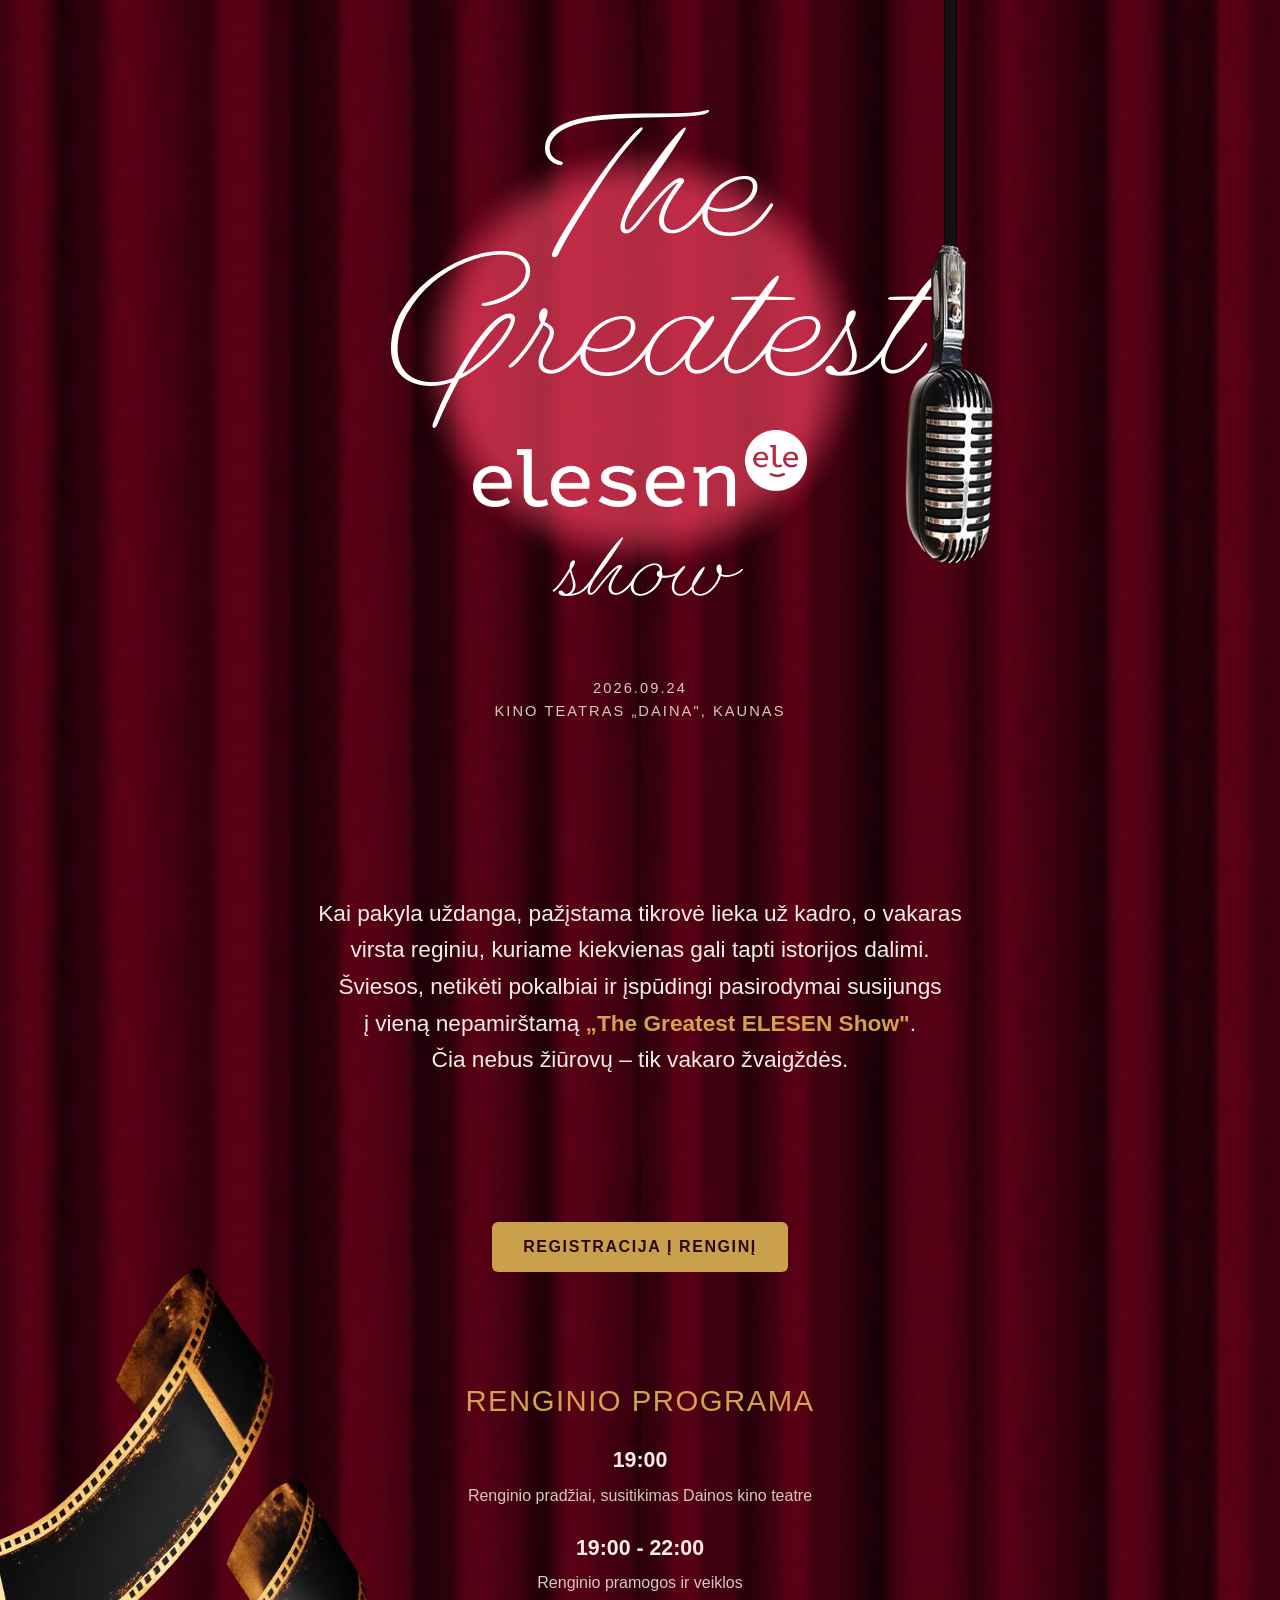
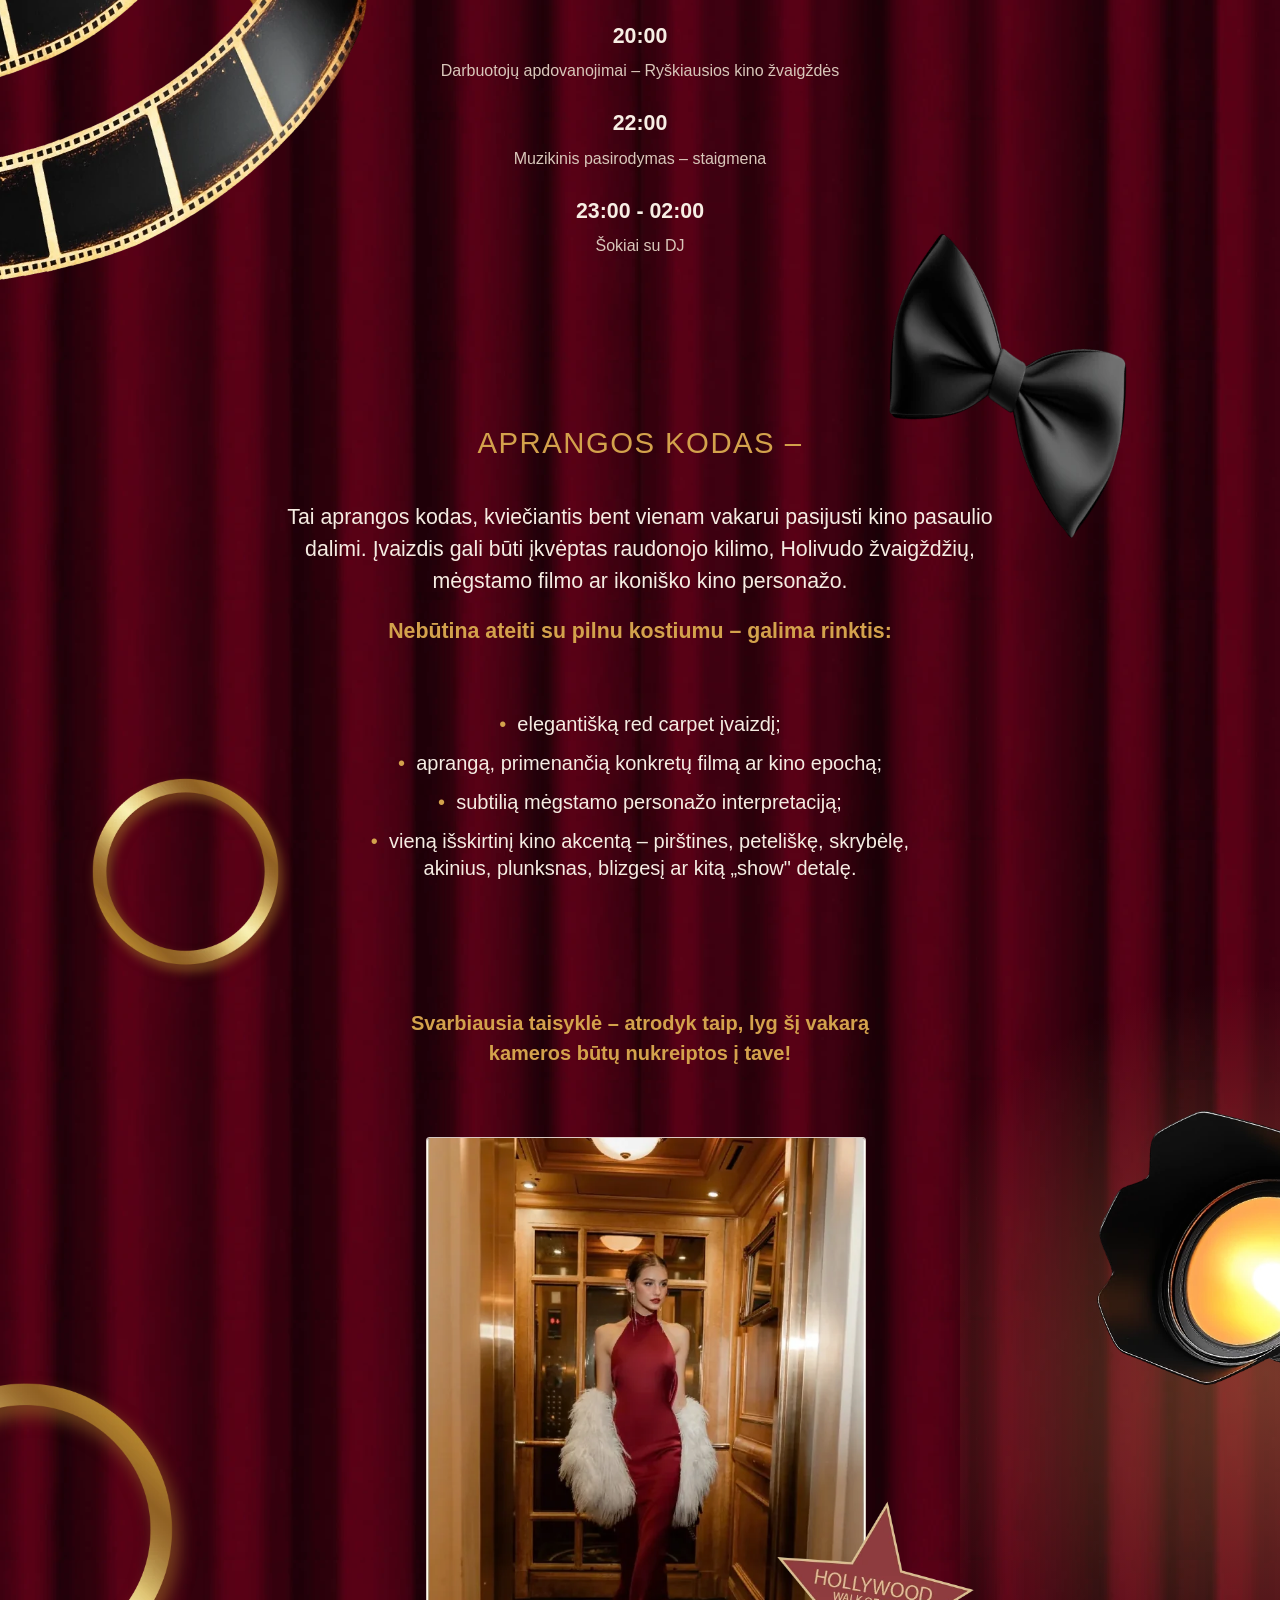
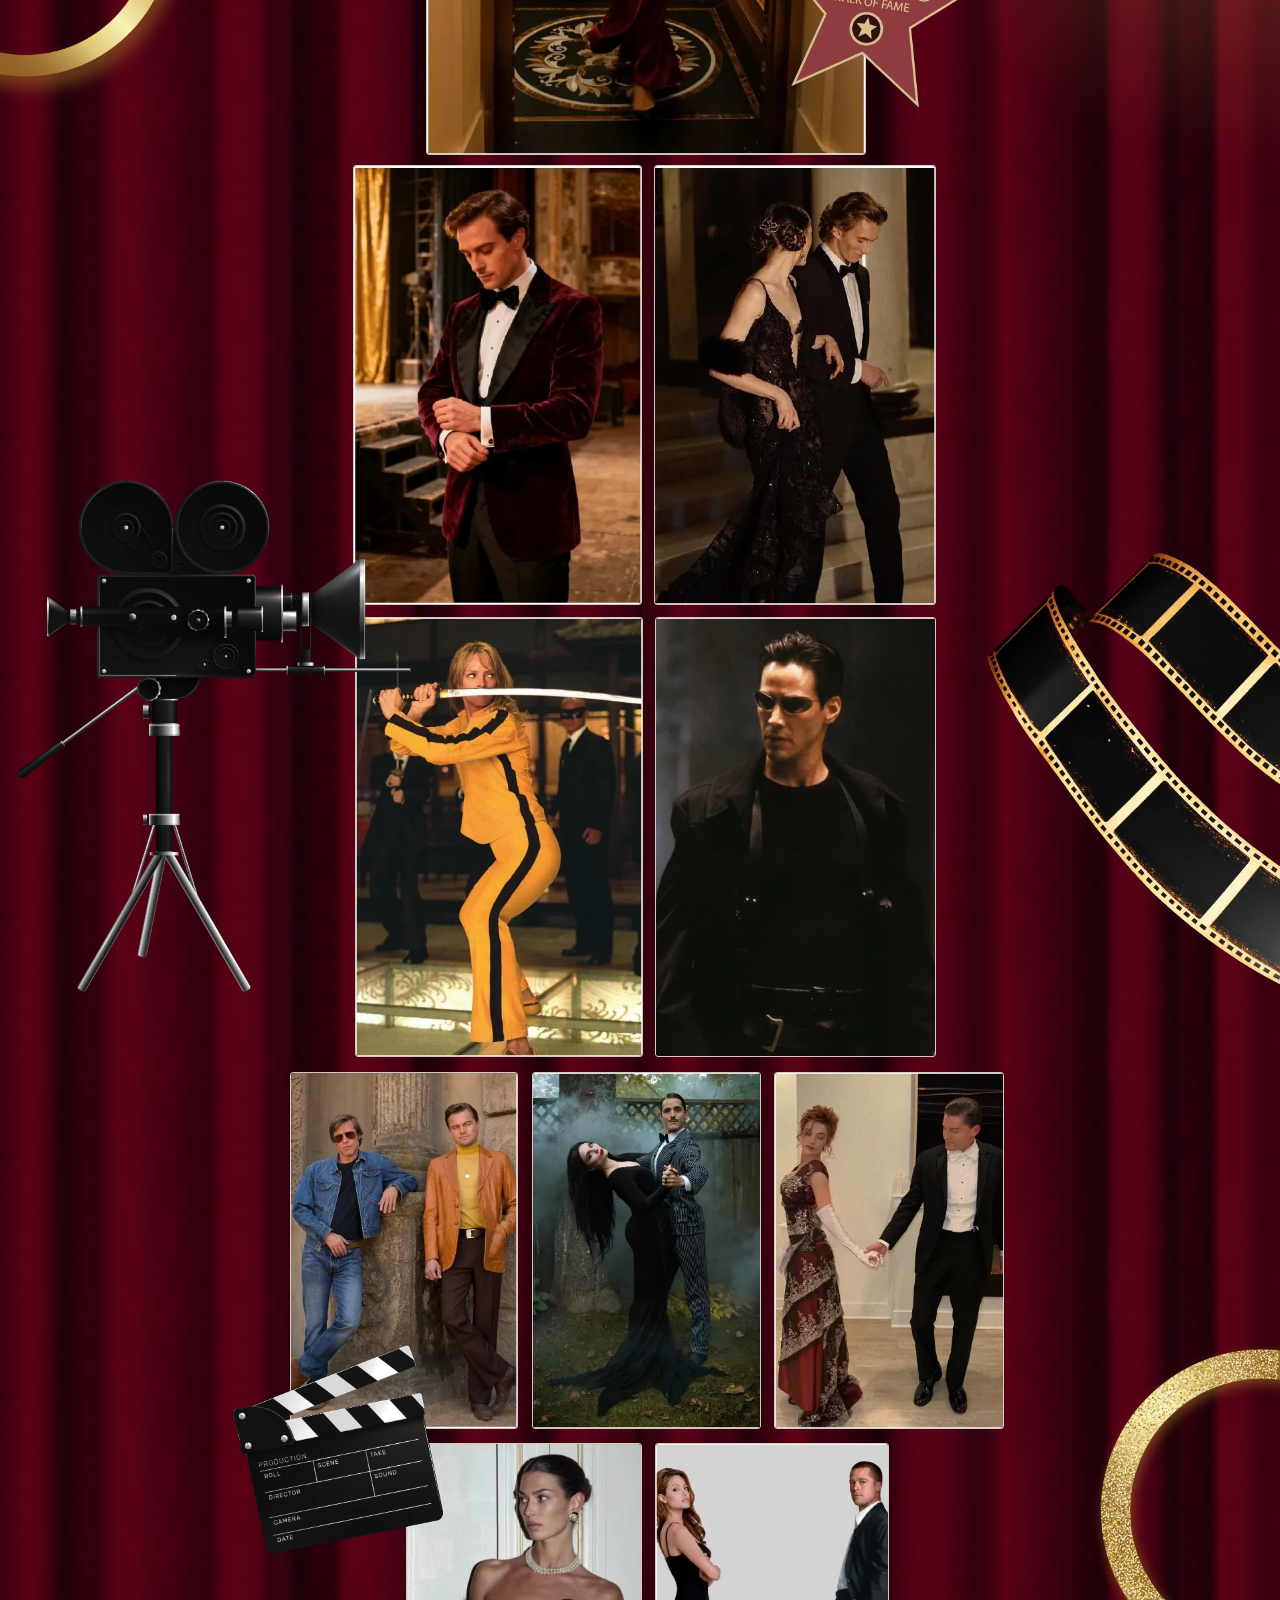
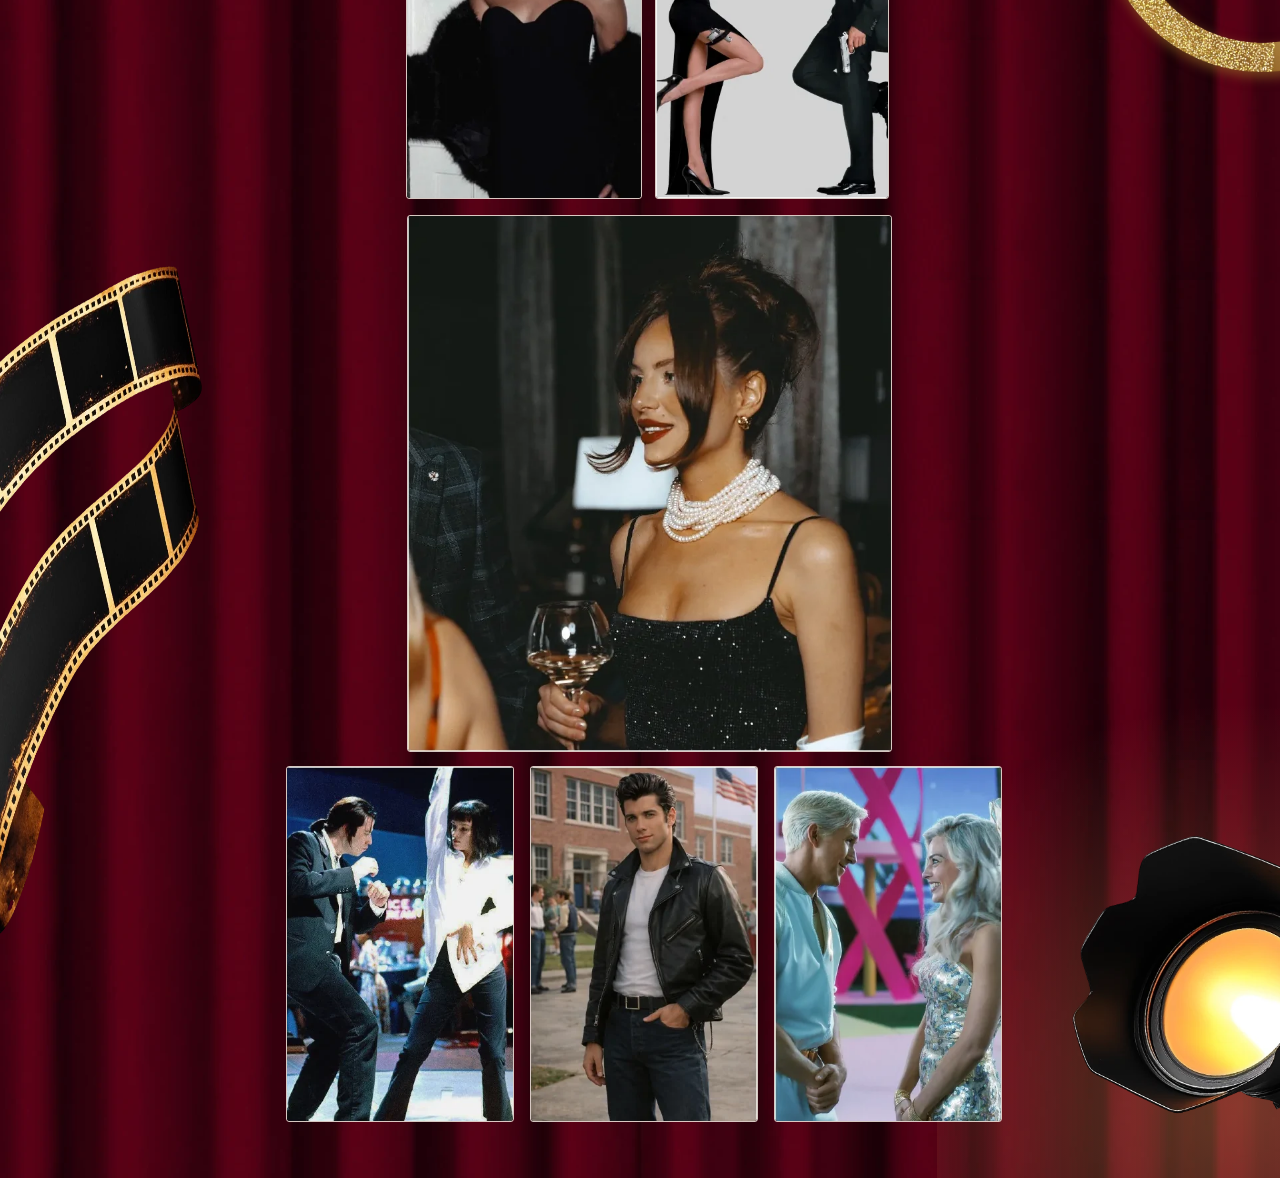
==== index.html @ 69cef56a "first commit" ====
<!DOCTYPE html>
<html lang="lt">
<head>
  <meta charset="UTF-8">
  <meta name="viewport" content="width=device-width, initial-scale=1">
  <title>The Greatest ELESEN Show — 2026.09.24, Kino teatras „Daina", Kaunas</title>
  <meta name="description" content="The Greatest ELESEN Show — kino tematikos renginys 2026.09.24 Dainos kino teatre, Kaune. Registruokis ir tapk vakaro žvaigžde.">

  <link rel="stylesheet" href="css/base.css">
  <link rel="stylesheet" href="css/layout.css">
</head>
<body>

 <div class="canvas">

  <!-- Dekoras — foninis sluoksnis (už teksto) -->
  <div class="decor-layer decor-layer--back" aria-hidden="true">
    <img class="decor decor--film-reel-1" src="assets/cutouts/film_reel_1.webp" alt="" width="747" height="626">
    <img class="decor decor--bowtie" src="assets/cutouts/bowtie.webp" alt="" width="356" height="306">
    <img class="decor decor--ring-1" src="assets/cutouts/ring_1.webp" alt="" width="322" height="322">
    <img class="decor decor--ring-2" src="assets/cutouts/ring_2.webp" alt="" width="509" height="509">
    <img class="decor decor--ring-3" src="assets/cutouts/ring_3.webp" alt="" width="530" height="530">
    <div class="decor decor--light-fixture-1 light-fixture-wrap">
      <img src="assets/cutouts/light_fixture_1.webp" alt="" width="511" height="784">
    </div>
    <img class="decor decor--film-reel-3" src="assets/cutouts/film_reel_3.webp" alt="" width="703" height="669">
    <div class="decor decor--light-fixture-2 light-fixture-wrap">
      <img src="assets/cutouts/light_fixture_2.webp" alt="" width="506" height="812">
    </div>
  </div>

  <div class="content">

  <!-- Hero diapazonas: antraštė → CTA (y 0–1900) -->
  <div class="hero-section">

  <header class="hero" id="hero">
    <div class="section-inner hero__inner">
      <div class="headline-lockup">
        <img class="headline-lockup__glow" src="assets/cutouts/spotlight_glow.webp"
             alt="" width="1200" height="1160" aria-hidden="true" decoding="async">
        <h1 class="hero-title">
          <span class="hero-title__the">The</span>
          <span class="hero-title__greatest">Greatest</span>
          <img class="hero-title__logo" src="assets/cutouts/elesen_logo.webp"
               alt="ELESEN" width="502" height="117" fetchpriority="high">
          <span class="hero-title__show">show</span>
        </h1>
      </div>

      <p class="hero__date">
        2026.09.24<br>
        Kino teatras „Daina", Kaunas
      </p>
    </div>
  </header>

  <section class="intro" id="intro" aria-label="Įvadas">
    <div class="section-inner">
      <p class="intro__lead">
        Kai pakyla uždanga, pažįstama tikrovė lieka už kadro, o vakaras<br>
        virsta reginiu, kuriame kiekvienas gali tapti istorijos dalimi.<br>
        Šviesos, netikėti pokalbiai ir įspūdingi pasirodymai susijungs<br>
        į vieną nepamirštamą <strong class="gold">„The Greatest ELESEN Show"</strong>.<br>
        Čia nebus žiūrovų – tik vakaro žvaigždės.
      </p>
    </div>
  </section>

  <section class="cta" id="cta">
    <div class="section-inner">
      <a class="cta__button" href="registracija/">Registracija į renginį</a>
    </div>
  </section>

  </div><!-- /.hero-section -->

  <section class="program" id="program" aria-labelledby="program-title">
    <div class="section-inner">
      <h2 class="program__title" id="program-title">Renginio programa</h2>

      <dl class="program__list">
        <div class="program__row">
          <dt class="program__time">19:00</dt>
          <dd class="program__desc">Renginio pradžiai, susitikimas Dainos kino teatre</dd>
        </div>
        <div class="program__row">
          <dt class="program__time">19:00 - 22:00</dt>
          <dd class="program__desc">Renginio pramogos ir veiklos</dd>
        </div>
        <div class="program__row">
          <dt class="program__time">20:00</dt>
          <dd class="program__desc">Darbuotojų apdovanojimai  – Ryškiausios kino žvaigždės</dd>
        </div>
        <div class="program__row">
          <dt class="program__time">22:00</dt>
          <dd class="program__desc">Muzikinis pasirodymas – staigmena</dd>
        </div>
        <div class="program__row">
          <dt class="program__time">23:00 - 02:00</dt>
          <dd class="program__desc">Šokiai su DJ</dd>
        </div>
      </dl>
    </div>
  </section>

  <section class="dresscode" id="dresscode" aria-labelledby="dresscode-title">
    <div class="section-inner">
      <h2 class="dresscode__title" id="dresscode-title">Aprangos kodas –</h2>

      <p class="dresscode__body">
        Tai aprangos kodas, kviečiantis bent vienam vakarui pasijusti kino pasaulio dalimi. Įvaizdis gali būti įkvėptas raudonojo kilimo, Holivudo žvaigždžių, mėgstamo filmo ar ikoniško kino personažo.
      </p>

      <p class="dresscode__lead">Nebūtina ateiti su pilnu kostiumu – galima rinktis:</p>

      <ul class="dresscode__list">
        <li>elegantišką red carpet įvaizdį;</li>
        <li>aprangą, primenančią konkretų filmą ar kino epochą;</li>
        <li>subtilią mėgstamo personažo interpretaciją;</li>
        <li>vieną išskirtinį kino akcentą – pirštines, peteliškę, skrybėlę, akinius, plunksnas, blizgesį ar kitą „show" detalę.</li>
      </ul>

      <p class="dresscode__accent">
        Svarbiausia taisyklė – atrodyk taip, lyg šį vakarą<br>
        kameros būtų nukreiptos į tave!
      </p>
    </div>
  </section>

  <section class="gallery" id="gallery" aria-label="Aprangos kodo įkvėpimo nuotraukos">
    <div class="section-inner">
      <!-- Dekoras ant nuotraukų (tas pats stacking context) -->
      <div class="gallery-decor" aria-hidden="true">
        <img class="decor decor--walk-of-fame-star" src="assets/cutouts/walk_of_fame_star.webp" alt="" width="296" height="310">
        <img class="decor decor--camera" src="assets/cutouts/camera.webp" alt="" width="591" height="769">
        <img class="decor decor--film-reel-2" src="assets/cutouts/film_reel_2.webp" alt="" width="1018" height="822">
        <img class="decor decor--clapperboard" src="assets/cutouts/clapperboard.webp" alt="" width="315" height="313">
      </div>

      <img class="gallery__photo gallery__photo--featured"
           src="assets/photos/photo_01.webp"
           alt="Aprangos kodo įkvėpimo nuotrauka 1"
           width="656" height="924" loading="lazy">
      <div class="gallery__grid">
        <div class="gallery__row gallery__row--2">
          <img class="gallery__photo" src="assets/photos/photo_02.webp" alt="Aprangos kodo įkvėpimo nuotrauka 2" width="431" height="657" loading="lazy">
          <img class="gallery__photo" src="assets/photos/photo_03.webp" alt="Aprangos kodo įkvėpimo nuotrauka 3" width="421" height="657" loading="lazy">
        </div>
        <div class="gallery__row gallery__row--3">
          <img class="gallery__photo" src="assets/photos/photo_04.webp" alt="Aprangos kodo įkvėpimo nuotrauka 4" width="429" height="656" loading="lazy">
          <img class="gallery__photo" src="assets/photos/photo_05.webp" alt="Aprangos kodo įkvėpimo nuotrauka 5" width="418" height="656" loading="lazy">
        </div>
        <div class="gallery__row gallery__row--4">
          <img class="gallery__photo" src="assets/photos/photo_06.webp" alt="Aprangos kodo įkvėpimo nuotrauka 6" width="340" height="532" loading="lazy">
          <img class="gallery__photo" src="assets/photos/photo_07.webp" alt="Aprangos kodo įkvėpimo nuotrauka 7" width="340" height="532" loading="lazy">
          <img class="gallery__photo" src="assets/photos/photo_08.webp" alt="Aprangos kodo įkvėpimo nuotrauka 8" width="341" height="532" loading="lazy">
        </div>
        <div class="gallery__row gallery__row--5">
          <img class="gallery__photo" src="assets/photos/photo_09.webp" alt="Aprangos kodo įkvėpimo nuotrauka 9" width="351" height="531" loading="lazy">
          <img class="gallery__photo" src="assets/photos/photo_10.webp" alt="Aprangos kodo įkvėpimo nuotrauka 10" width="348" height="531" loading="lazy">
        </div>
        <div class="gallery__row gallery__row--6">
          <img class="gallery__photo" src="assets/photos/photo_11.webp" alt="Aprangos kodo įkvėpimo nuotrauka 11" width="725" height="803" loading="lazy">
        </div>
        <div class="gallery__row gallery__row--7">
          <img class="gallery__photo" src="assets/photos/photo_12.webp" alt="Aprangos kodo įkvėpimo nuotrauka 12" width="340" height="531" loading="lazy">
          <img class="gallery__photo" src="assets/photos/photo_13.webp" alt="Aprangos kodo įkvėpimo nuotrauka 13" width="340" height="531" loading="lazy">
          <img class="gallery__photo" src="assets/photos/photo_14.webp" alt="Aprangos kodo įkvėpimo nuotrauka 14" width="340" height="531" loading="lazy">
        </div>
      </div>
    </div>
  </section>

  </div><!-- /.content -->

  <!-- Dekoras — priekinis sluoksnis (hero mic) -->
  <div class="decor-layer decor-layer--front" aria-hidden="true">
    <img class="decor decor--mic" src="assets/cutouts/mic.webp" alt="" width="133" height="587">
  </div>

 </div><!-- /.canvas -->

<script src="js/reveal.js" defer></script>
</body>
</html>
---- css/base.css ----
/* ==========================================================================
   base.css — reset, fontai, CSS kintamieji, tipografija
   „The Greatest ELESEN Show" landing page
   ==========================================================================
   Etapas 1: pamatinis stiliaus sluoksnis. Jokio dekoro / fono pozicionavimo —
   tai gyvena layout.css (Etapas 2+).
   ========================================================================== */

/* --------------------------------------------------------------------------
   Fontai (self-hosted, be jokių third-party CDN request'ų)
   -------------------------------------------------------------------------- */

@font-face {
  font-family: 'Gautreaux';
  src: url('../fonts/gautreaux-light.woff2') format('woff2'),
       url('../fonts/gautreaux-light.otf') format('opentype');
  font-weight: 300;
  font-style: normal;
  font-display: swap;
}

@font-face {
  font-family: 'Jost';
  src: url('../fonts/jost-latin-ext.woff2') format('woff2');
  font-weight: 400 700;
  font-style: normal;
  font-display: swap;
  unicode-range: U+0100-02BA, U+02BD-02C5, U+02C7-02CC, U+02CE-02D7,
                 U+02DD-02FF, U+0304, U+0308, U+0329, U+1D00-1DBF,
                 U+1E00-1E9F, U+1EF2-1EFF, U+2020, U+20A0-20AB, U+20AD-20C0,
                 U+2113, U+2C60-2C7F, U+A720-A7FF;
}
@font-face {
  font-family: 'Jost';
  src: url('../fonts/jost-latin.woff2') format('woff2');
  font-weight: 400 700;
  font-style: normal;
  font-display: swap;
  unicode-range: U+0000-00FF, U+0131, U+0152-0153, U+02BB-02BC, U+02C6,
                 U+02DA, U+02DC, U+0304, U+0308, U+0329, U+2000-206F,
                 U+20AC, U+2122, U+2191, U+2193, U+2212, U+2215, U+FEFF,
                 U+FFFD;
}

/* --------------------------------------------------------------------------
   CSS kintamieji
   -------------------------------------------------------------------------- */
:root {
  --font-display: 'Gautreaux', cursive;
  --font-body: 'Jost', sans-serif;

  --color-bg: #2b0710;
  --color-bg-deep: #1a040a;
  --color-text: #f5ece2;
  --color-text-muted: #d9c7ba;
  --color-heading: #f7eee4;
  --color-gold: #d3a24c;
  --color-gold-bright: #e9c877;
  --color-accent: #e7405c;
  --color-cta-bg: #cba04c;
  --color-cta-text: #2b0710;

  --fs-hero:      clamp(5.2rem, 15vw, 9.2rem);
  --fs-h2:        clamp(2.2rem, 5vw, 2.6rem);
  --fs-lead:      clamp(1.3rem, 3.5vw, 1.25rem);
  --fs-body:      clamp(1.1rem, 2.8vw, 1.1rem);
  --fs-small:     clamp(1rem, 2.5vw, 0.95rem);
  --fs-program-time: clamp(1.6rem, 4vw, 1.6rem);

  --space-xs: 0.5rem;
  --space-sm: 1rem;
  --space-md: 2rem;
  --space-lg: 4rem;
  --space-xl: 6rem;

  --content-max: 92vw;

  --radius: 6px;
  --transition: 180ms ease;
}

/* --------------------------------------------------------------------------
   Fluid rem scaling — at 1920px: 1rem = 10px; scales down proportionally
   -------------------------------------------------------------------------- */
html {
  font-size: 10px;
}

@media (min-width: 1025px) {
  html {
    font-size: min(10px, calc(100vw / 192));
  }
}

/* --------------------------------------------------------------------------
   Modernus reset
   -------------------------------------------------------------------------- */
*, *::before, *::after { box-sizing: border-box; }

* { margin: 0; }

html {
  -webkit-text-size-adjust: 100%;
  text-size-adjust: 100%;
  scroll-behavior: smooth;
}

body {
  min-height: 100vh;
  background-color: var(--color-bg-deep);
  color: var(--color-text);
  font-family: var(--font-body);
  font-weight: 400;
  font-size: var(--fs-body);
  line-height: 1.6;
  -webkit-font-smoothing: antialiased;
  -moz-osx-font-smoothing: grayscale;
  text-rendering: optimizeLegibility;
}

img, picture, svg {
  display: block;
  max-width: 100%;
}

ul { list-style: none; padding: 0; }

a { color: inherit; text-decoration: none; }

button, input, select, textarea {
  font: inherit;
  color: inherit;
}

button { cursor: pointer; }

:focus-visible {
  outline: 2px solid var(--color-gold-bright);
  outline-offset: 3px;
}

@media (prefers-reduced-motion: reduce) {
  html { scroll-behavior: auto; }
  *, *::before, *::after {
    animation-duration: 0.01ms !important;
    animation-iteration-count: 1 !important;
    transition-duration: 0.01ms !important;
  }
}

/* --------------------------------------------------------------------------
   Bazinė tipografija
   -------------------------------------------------------------------------- */
h1, h2, h3 {
  line-height: 1.05;
  font-weight: 400;
  color: var(--color-heading);
}

p { max-width: 60ch; }

strong, b { font-weight: 700; }

.gold { color: var(--color-gold); }
---- css/layout.css ----
/* ==========================================================================
   layout.css — sekcijų išdėstymas, fonas, dekoras, galerija, mobile
   ========================================================================== */

/* --------------------------------------------------------------------------
   Bendra struktūra
   -------------------------------------------------------------------------- */
.canvas {
  position: relative;
  width: 100%;
  max-width: 1920px;
  margin: 0 auto;
  overflow: hidden;
  background-color: var(--color-bg-deep);
  background-image: url('../assets/bg_slices/curtain_tile.webp');
  background-repeat: repeat-y;
  background-size: 100% auto;
}
.content { position: relative; z-index: 2; }
.decor-layer { display: none; pointer-events: none; }

/* --------------------------------------------------------------------------
   Shared headline lockup + spotlight_glow.webp
   Same markup/CSS on index, registracija, aciu — centred via translate(-50%,-50%)
   -------------------------------------------------------------------------- */
.headline-lockup {
  position: relative;
  display: flex;
  flex-direction: column;
  align-items: center;
  width: max-content;
  max-width: 100%;
  margin-inline: auto;
}
.headline-lockup__glow {
  position: absolute;
  left: 50%;
  top: 50%;
  transform: translate(-50%, -50%);
  /* Design: ~820×784 over lockup ~723 wide → ~113% of lockup */
  width: 113%;
  height: auto;
  min-width: min(92vw, 42rem);
  aspect-ratio: 1200 / 1160;
  object-fit: contain;
  pointer-events: none;
  z-index: 0;
  mix-blend-mode: screen;
}
.headline-lockup .hero-title {
  position: relative;
  z-index: 1;
}

/* Hero section — plain curtain only (no bg_1_hero) */
.hero-section {
  position: relative;
}
.hero-section > * { position: relative; z-index: 1; }

/* Švytėjimas prie žibintų */
.light-fixture-wrap { position: absolute; }
.light-fixture-wrap::before {
  content: '';
  position: absolute;
  inset: -40%;
  background: radial-gradient(circle, rgba(230, 160, 90, 0.35), transparent 70%);
  z-index: -1;
  pointer-events: none;
}
.light-fixture-wrap img {
  display: block;
  width: 100%;
  height: auto;
}

/* Žiedai — priverstinai apvalūs */
.decor--ring-1 img,
.decor--ring-2 img,
.decor--ring-3 img,
.decor.decor--ring-1,
.decor.decor--ring-2,
.decor.decor--ring-3 {
  aspect-ratio: 1 / 1;
  object-fit: contain;
}

/* ==========================================================================
   MOBILE / TABLET (< 1025px)
   ========================================================================== */
.section-inner {
  max-width: var(--content-max);
  margin-inline: auto;
  padding-inline: var(--space-md);
}
section, .hero { padding-block: var(--space-lg); }

.hero-section .hero { padding-top: 8vw; }
.hero-section .cta { padding-bottom: 8vw; }

.hero__inner { text-align: center; }
.hero-title {
  display: flex; flex-direction: column; align-items: center; gap: 0.1em;
  font-family: var(--font-display);
  font-size: var(--fs-hero);
  color: #ffffff;
}
.hero-title__greatest { margin-top: -0.15em; }
/* Design: Greatest block ~452px, logo 117px → ~3.9:1. Logo width 502/242 ≈ 2.07em */
.hero-title__logo {
  width: 2.07em;
  height: auto;
  margin-block: 0.15em;
}
.hero-title__show {
  display: block;
  font-size: 0.545em;
  margin-top: 0.12em;
}
.hero__date {
  margin-top: var(--space-md);
  font-size: var(--fs-small);
  letter-spacing: 0.12em;
  text-transform: uppercase;
  color: var(--color-text-muted);
}
.intro { text-align: center; }
.intro__lead {
  max-width: none; margin-inline: auto;
  font-size: var(--fs-lead);
  line-height: 1.7;
}
.cta { text-align: center; }
.cta__button {
  display: inline-block; min-height: 44px; padding: 1.4em 2.4em;
  background: var(--color-cta-bg); color: var(--color-cta-text);
  font-weight: 600; letter-spacing: 0.08em; text-transform: uppercase;
  font-size: var(--fs-small); border-radius: var(--radius);
  transition: transform var(--transition);
}
.cta__button:hover { transform: translateY(-2px); }
.program { text-align: center; }
.program__title { font-size: var(--fs-h2); text-transform: uppercase; letter-spacing: 0.06em; margin-bottom: var(--space-md); color: var(--color-gold); }
.program__row { margin-bottom: var(--space-md); }
.program__time { font-size: var(--fs-program-time); font-weight: 700; color: var(--color-heading); }
.program__desc { font-size: var(--fs-small); color: var(--color-text-muted); margin-top: 0.25em; }
.dresscode { text-align: center; }
.dresscode__title { font-size: var(--fs-h2); text-transform: uppercase; letter-spacing: 0.06em; margin-bottom: var(--space-md); color: var(--color-gold); }
.dresscode__body, .dresscode__lead { max-width: none; margin-inline: auto; margin-bottom: var(--space-sm); }
.dresscode__lead { font-weight: 600; margin-top: var(--space-md); color: var(--color-gold); }
.dresscode__list { display: inline-block; text-align: left; margin-block: var(--space-sm); }
.dresscode__list li { position: relative; padding-left: 1.4em; margin-bottom: 0.5em; }
.dresscode__list li::before { content: "•"; position: absolute; left: 0; color: var(--color-gold); }
.dresscode__accent { max-width: none; margin: var(--space-md) auto 0; font-weight: 600; color: var(--color-gold); }

/* Mobile gallery — desktop eilučių ritmas: 1, 2, 2, 3, 2, 1, 3 */
.gallery__photo {
  border-radius: 8px;
  object-fit: cover;
  height: auto;
  display: block;
  box-shadow: 0 0 0 1.5px rgba(212, 175, 100, 0.55);
}
.gallery__photo--featured {
  width: 92%;
  max-width: none;
  margin: 0 auto 0.55rem;
}
.gallery__grid {
  display: flex;
  flex-direction: column;
  align-items: center;
  gap: 0.55rem;
  width: 100%;
}
.gallery__row {
  display: flex;
  justify-content: center;
  align-items: stretch;
  gap: 0.5rem;
  width: 100%;
}
.gallery__grid .gallery__photo {
  flex: 0 1 auto;
  width: auto;
  max-width: 100%;
  height: auto;
  aspect-ratio: auto;
  object-fit: cover;
  border-radius: 8px;
}
/* 2 nuotraukos eilutėje */
.gallery__row--2 .gallery__photo,
.gallery__row--3 .gallery__photo,
.gallery__row--5 .gallery__photo {
  width: calc(50% - 0.25rem);
}
/* 3 nuotraukos eilutėje */
.gallery__row--4 .gallery__photo,
.gallery__row--7 .gallery__photo {
  width: calc(33.333% - 0.35rem);
}
/* Viena centruota (photo_11) */
.gallery__row--6 .gallery__photo {
  width: 78%;
  max-width: 300px;
}

/* Mobile dekoras */
@media (max-width: 1024px) {
  .decor-layer--back {
    display: block;
    position: absolute;
    inset: 0;
    z-index: 1;
  }
  .decor-layer--front {
    display: block;
    position: absolute;
    inset: 0;
    z-index: 3;
  }
  .decor { position: absolute; display: block; }

  /* Foniniame sluoksnyje mobile: film reel + bowtie */
  .decor-layer--back .decor--ring-1,
  .decor-layer--back .decor--ring-2,
  .decor-layer--back .decor--ring-3,
  .decor-layer--back .decor--light-fixture-1,
  .decor-layer--back .decor--light-fixture-2,
  .decor-layer--back .decor--film-reel-3 { display: none; }

  .decor-layer--back .decor--film-reel-1 {
    left: -18rem;
    top: 82rem;
    width: 16rem;
    height: auto;
  }
  .decor-layer--back .decor--bowtie {
    left: auto;
    right: -0.5rem;
    top: 115rem;
    width: 9rem;
    height: auto;
  }

  /* Priekiniame sluoksnyje mobile: tik mic */
  .decor-layer--front .decor--mic {
    left: auto;
    right: 1rem;
    top: 0;
    width: 7.5rem;
    height: auto;
  }

  .gallery-decor {
    display: block;
    position: absolute;
    inset: 0;
    z-index: 5;
    pointer-events: none;
  }
  .gallery-decor .decor {
    position: absolute;
    display: block;
  }
  .gallery-decor .decor--walk-of-fame-star {
    left: auto;
    right: 4%;
    top: 0.5rem;
    width: 22vw;
    max-width: 9rem;
    height: auto;
  }
  /* Po bendros .decor taisyklės — kitaip display:block ją perrašo */
  .gallery-decor .decor--camera,
  .gallery-decor .decor--film-reel-2,
  .gallery-decor .decor--clapperboard { display: none; }

  .gallery .section-inner {
    position: relative;
  }
}

/* ==========================================================================
   DESKTOP — fluid rem layout (1rem = 10px at 1920px)
   ========================================================================== */
@media (min-width: 1025px) {

  .decor-layer--back {
    display: block;
    position: absolute;
    inset: 0;
    z-index: 1;
  }
  .decor-layer--front {
    display: block;
    position: absolute;
    inset: 0;
    z-index: 10;
  }
  .decor { position: absolute; display: block; }
  .decor img { width: 100%; height: auto; }

  /* manifest.json coordinates / 10 = rem, koreguota pagal reference */
  .decor--mic             { left: 135.7rem; top: -3.4rem;  width: 13.3rem; }
  .decor--film-reel-1     { left: -25rem;  top: 190rem;   width:   80rem; }
  .decor--bowtie          { left: 133.4rem; top: 274.9rem; width: 35.6rem; }
  .decor--ring-1          { left: 12.3rem;  top: 355.7rem; width: 32.2rem; height: 32.2rem; object-fit: contain; }
  .decor--ring-2          { left: -20.7rem; top: 445.6rem; width: 50.9rem; height: 50.9rem; object-fit: contain; }
  .decor--light-fixture-1 { left: 164.4rem; top: 406.5rem; width: 51.1rem; }
  .decor--ring-3          { left: 163.2rem; top: 680.8rem; width: 53rem; height: 53rem; object-fit: contain; }
  .decor--film-reel-3     { left: -20rem;   top: 759.9rem; width: 50.3rem; }
  .decor--light-fixture-2 { left: 160.8rem; top: 845.2rem; width: 50.6rem; }

  /* Galerijos dekoras — koordinatės nuo photo_01 (y 4044), z-index virš nuotraukų */
  .gallery .section-inner { position: relative; }
  .gallery-decor {
    display: block;
    position: absolute;
    inset: 0;
    z-index: 5;
    pointer-events: none;
  }
  .gallery-decor .decor {
    position: absolute;
    display: block;
    height: auto;
  }

  /* ---- Turinio stulpelis ---- */
  .content p { max-width: none; }

  .content .section-inner {
    max-width: none;
    padding-inline: 0;
    margin-inline: auto;
  }
  .content section, .content .hero { padding-block: 0; }
  .hero-section .hero,
  .hero-section .intro,
  .hero-section .cta { padding-block: 0; }

  /* ---------- HERO ---------- */
  .content .hero { padding: 15.1rem 0 0; text-align: center; }
  /* The+Greatest ≈ 45.2rem tall at 24.2rem font (design 452px) */
  .hero-title {
    display: flex; flex-direction: column; align-items: center; gap: 0;
    font-family: var(--font-display);
    color: #ffffff;
    line-height: 1.02;
    font-size: 24.2rem;
  }
  .hero-title__the,
  .hero-title__greatest { display: block; }
  .hero-title__logo {
    width: 2.07em; /* 50.2rem @ 24.2rem → 502×117 design */
    height: auto;
    margin: 3.6rem 0 0;
  }
  .hero-title__show {
    display: block;
    font-size: 0.545em; /* 13.2rem @ 24.2rem */
    margin-top: 2.4rem;
  }
  .headline-lockup__glow {
    width: 113%;
    min-width: 82rem; /* ~2×rx=820 */
  }

  .hero__date {
    margin-top: 9.6rem;
    font-size: 2.2rem;
    line-height: 1.55;
    letter-spacing: 0.14em;
    text-transform: uppercase;
    color: var(--color-text-muted);
  }

  /* ---------- INTRO ---------- */
  .intro { text-align: center; }
  .intro__lead {
    width: 110.2rem; max-width: 110.2rem;
    margin: 25.8rem auto 0;
    font-size: 3.4rem;
    line-height: 1.62;
    color: var(--color-text);
  }

  /* ---------- CTA ---------- */
  .cta { text-align: center; }
  .cta .section-inner { margin-top: 21.6rem; margin-bottom: 17.1rem; }
  .cta__button {
    font-size: 2.4rem;
    padding: 1.8rem 4.6rem;
    letter-spacing: 0.1em;
  }

  /* ---------- RENGINIO PROGRAMA ---------- */
  .program { text-align: center; }
  .program .section-inner {
    width: 81.6rem; max-width: 81.6rem;
    margin-top: 0;
  }
  .program__title {
    font-size: 4.4rem;
    letter-spacing: 0.05em;
    margin-bottom: 4rem;
    color: var(--color-gold);
  }
  .program__row { margin-bottom: 3.4rem; }
  .program__time { font-size: 3.2rem; font-weight: 700; }
  .program__desc { font-size: 2.4rem; color: var(--color-text-muted); margin-top: 0.8rem; }

  /* ---------- APRANGOS KODAS ---------- */
  .dresscode { text-align: center; }
  .dresscode .section-inner { width: 108.4rem; max-width: 108.4rem; }

  .dresscode__title {
    width: 57.2rem; margin: 25.3rem auto 0;
    font-size: 4.4rem;
    letter-spacing: 0.05em;
    color: var(--color-gold);
  }
  .dresscode__body {
    width: 108.4rem; max-width: 108.4rem; margin: 6.5rem auto 0;
    font-size: 3.2rem; line-height: 1.5;
  }
  .dresscode__lead {
    width: 108.4rem; max-width: 108.4rem; margin: 2.4rem auto 0;
    font-size: 3.2rem; font-weight: 700;
    color: var(--color-gold);
  }
  .dresscode__list {
    width: 87.7rem; max-width: 87.7rem;
    margin: 9.5rem auto 0;
    display: block; text-align: center;
    font-size: 3rem; line-height: 1.35;
  }
  .dresscode__list li { padding-left: 0; margin-bottom: 1.8rem; }
  .dresscode__list li::before {
    position: static;
    content: "•\00a0\00a0";
    color: var(--color-gold);
  }
  .dresscode__accent {
    width: 85.9rem; max-width: 85.9rem;
    margin: 18.9rem auto 0;
    font-size: 3rem; line-height: 1.5; font-weight: 700;
    color: var(--color-gold);
  }

  /* ---------- NUOTRAUKŲ GALERIJA — absolute positioning ---------- */
  .gallery .section-inner {
    position: relative;
    width: 192rem;
    max-width: 192rem;
    margin-top: 10.5rem;
    margin-bottom: 6rem;
    height: 480rem;
  }
  .gallery__photo--featured {
    position: absolute;
    left: 64.1rem;
    top: 0;
    width: 65.6rem;
    height: 92.4rem;
    margin: 0;
    border-radius: 0.4rem;
    object-fit: cover;
    z-index: 1;
    box-shadow: 0 0 0 0.15rem rgba(245, 236, 226, 0.85);
  }
  .gallery__grid {
    position: relative;
    width: 100%;
    height: 100%;
    display: block;
  }
  .gallery__row {
    display: contents;
  }
  .gallery__grid .gallery__photo {
    position: absolute;
    border-radius: 0.4rem;
    object-fit: cover;
    aspect-ratio: auto;
    z-index: 1;
    box-shadow: 0 0 0 0.15rem rgba(245, 236, 226, 0.85);
    width: auto;
    max-width: none;
    flex: none;
  }

  /* Row 2 */
  .gallery__row--2 .gallery__photo:nth-child(1) { left: 53.1rem; top: 94.1rem; width: 43.1rem; height: 65.7rem; }
  .gallery__row--2 .gallery__photo:nth-child(2) { left: 98.2rem; top: 94.1rem; width: 42.1rem; height: 65.7rem; }
  /* Row 3 */
  .gallery__row--3 .gallery__photo:nth-child(1) { left: 53.4rem; top: 162rem;  width: 42.9rem; height: 65.6rem; }
  .gallery__row--3 .gallery__photo:nth-child(2) { left: 98.4rem; top: 162rem;  width: 41.8rem; height: 65.6rem; }
  /* Row 4 */
  .gallery__row--4 .gallery__photo:nth-child(1) { left: 43.6rem; top: 230.2rem; width: 34rem;  height: 53.2rem; }
  .gallery__row--4 .gallery__photo:nth-child(2) { left: 80rem;   top: 230.2rem; width: 34rem;  height: 53.2rem; }
  .gallery__row--4 .gallery__photo:nth-child(3) { left: 116.3rem; top: 230.2rem; width: 34.1rem; height: 53.2rem; }
  /* Row 5 */
  .gallery__row--5 .gallery__photo:nth-child(1) { left: 61rem;   top: 285.9rem; width: 35.1rem; height: 53.1rem; }
  .gallery__row--5 .gallery__photo:nth-child(2) { left: 98.4rem; top: 285.9rem; width: 34.8rem; height: 53.1rem; }
  /* Row 6 — centruota */
  .gallery__row--6 .gallery__photo:nth-child(1) {
    left: 61.2rem; top: 341.6rem; width: 72.5rem; height: 80.3rem;
    max-width: none;
  }
  /* Row 7 */
  .gallery__row--7 .gallery__photo:nth-child(1) { left: 43rem;   top: 424.3rem; width: 34rem;  height: 53.1rem; }
  .gallery__row--7 .gallery__photo:nth-child(2) { left: 79.6rem; top: 424.3rem; width: 34rem;  height: 53.1rem; }
  .gallery__row--7 .gallery__photo:nth-child(3) { left: 116.2rem; top: 424.3rem; width: 34rem; height: 53.1rem; }

  /* Galerijos dekoras — aiškiai virš nuotraukų */
  .gallery-decor .decor--camera { left: 2.5rem; top: 141.2rem; width: 59.1rem; }
  .gallery-decor .decor--film-reel-2 { left: 148rem; top: 152rem; width: 88rem; }
  .gallery-decor .decor--clapperboard { left: 35rem; top: 271rem; width: 31.5rem; }
  .gallery-decor .decor--walk-of-fame-star { left: 116.5rem; top: 54.4rem; width: 29.6rem; }
}

/* --------------------------------------------------------------------------
   Scroll reveal — content visible by default; JS adds .reveal-ready to hide
   -------------------------------------------------------------------------- */
.reveal-ready {
  opacity: 0;
  transform: translateY(20px);
  transition: opacity 500ms ease, transform 500ms ease;
}

.reveal-ready.is-revealed {
  opacity: 1;
  transform: translateY(0);
}

@media (prefers-reduced-motion: reduce) {
  .reveal-ready {
    opacity: 1;
    transform: none;
    transition: none;
  }
}
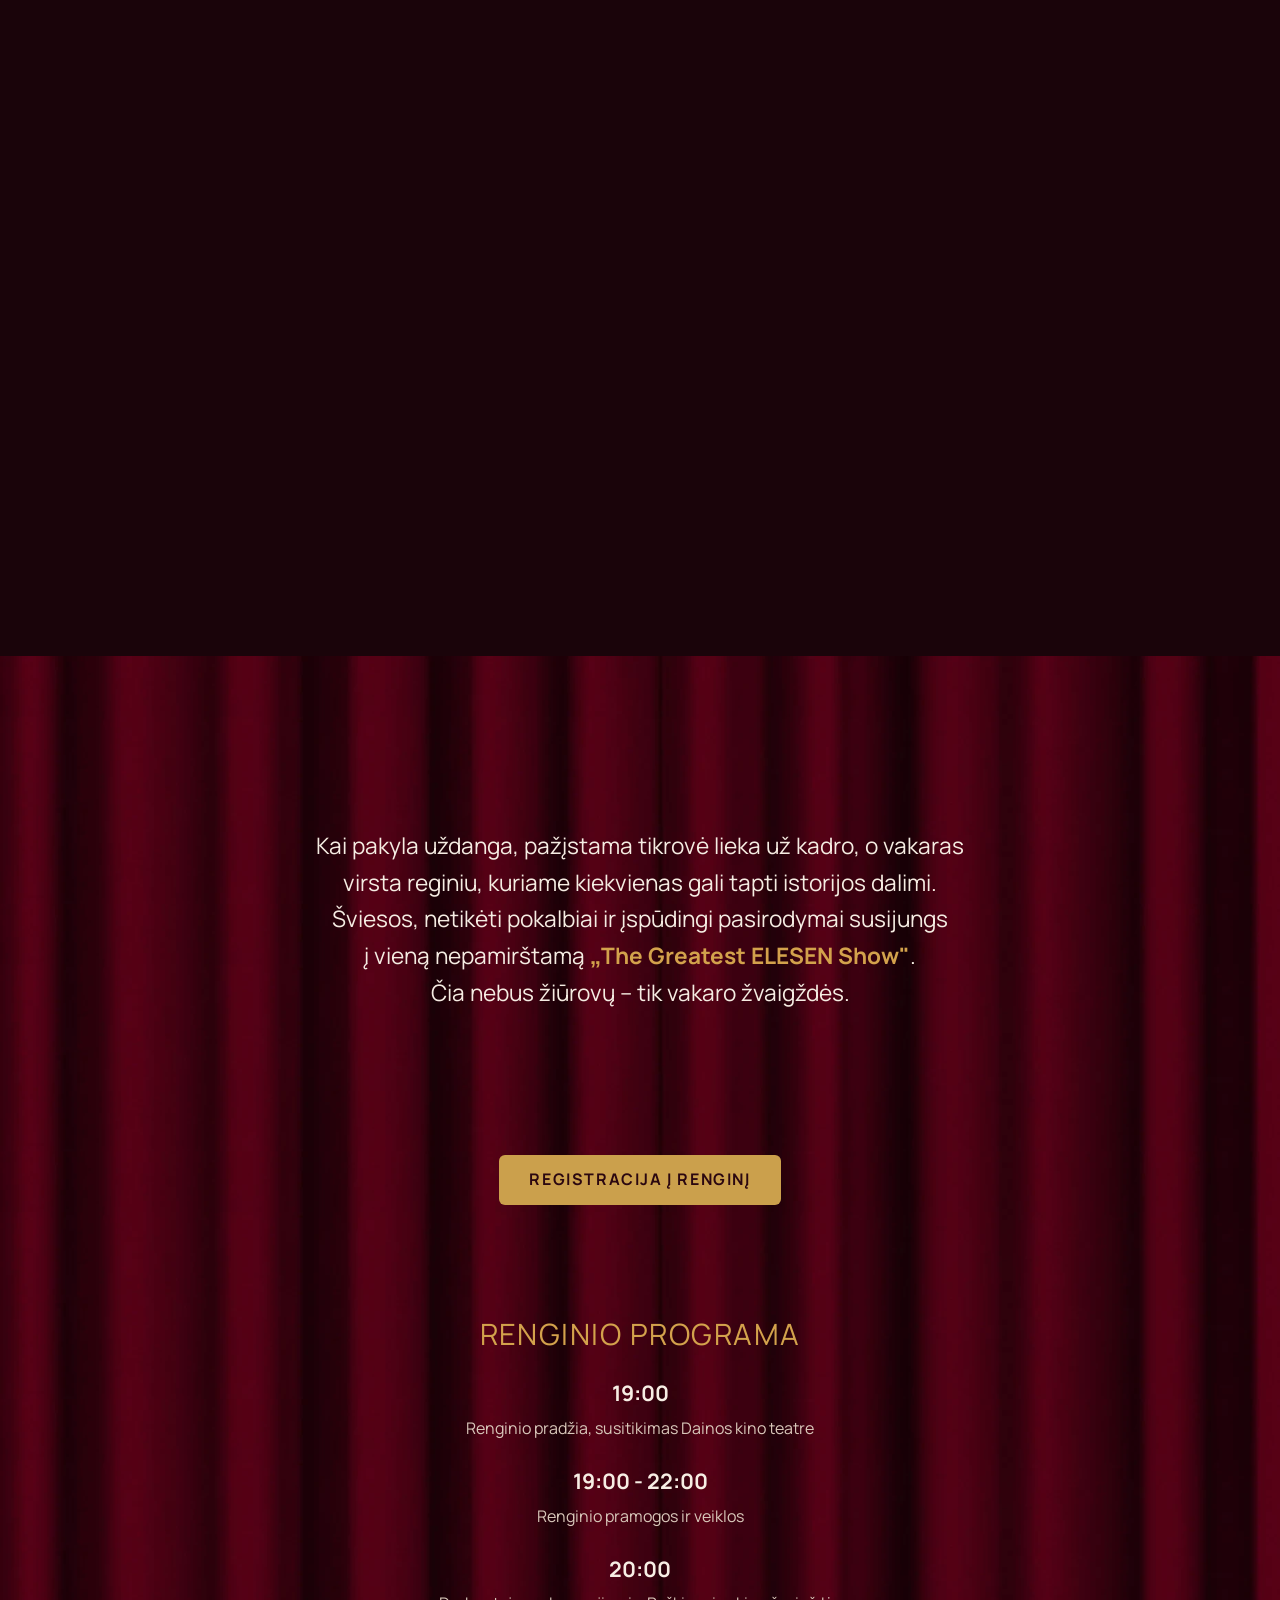
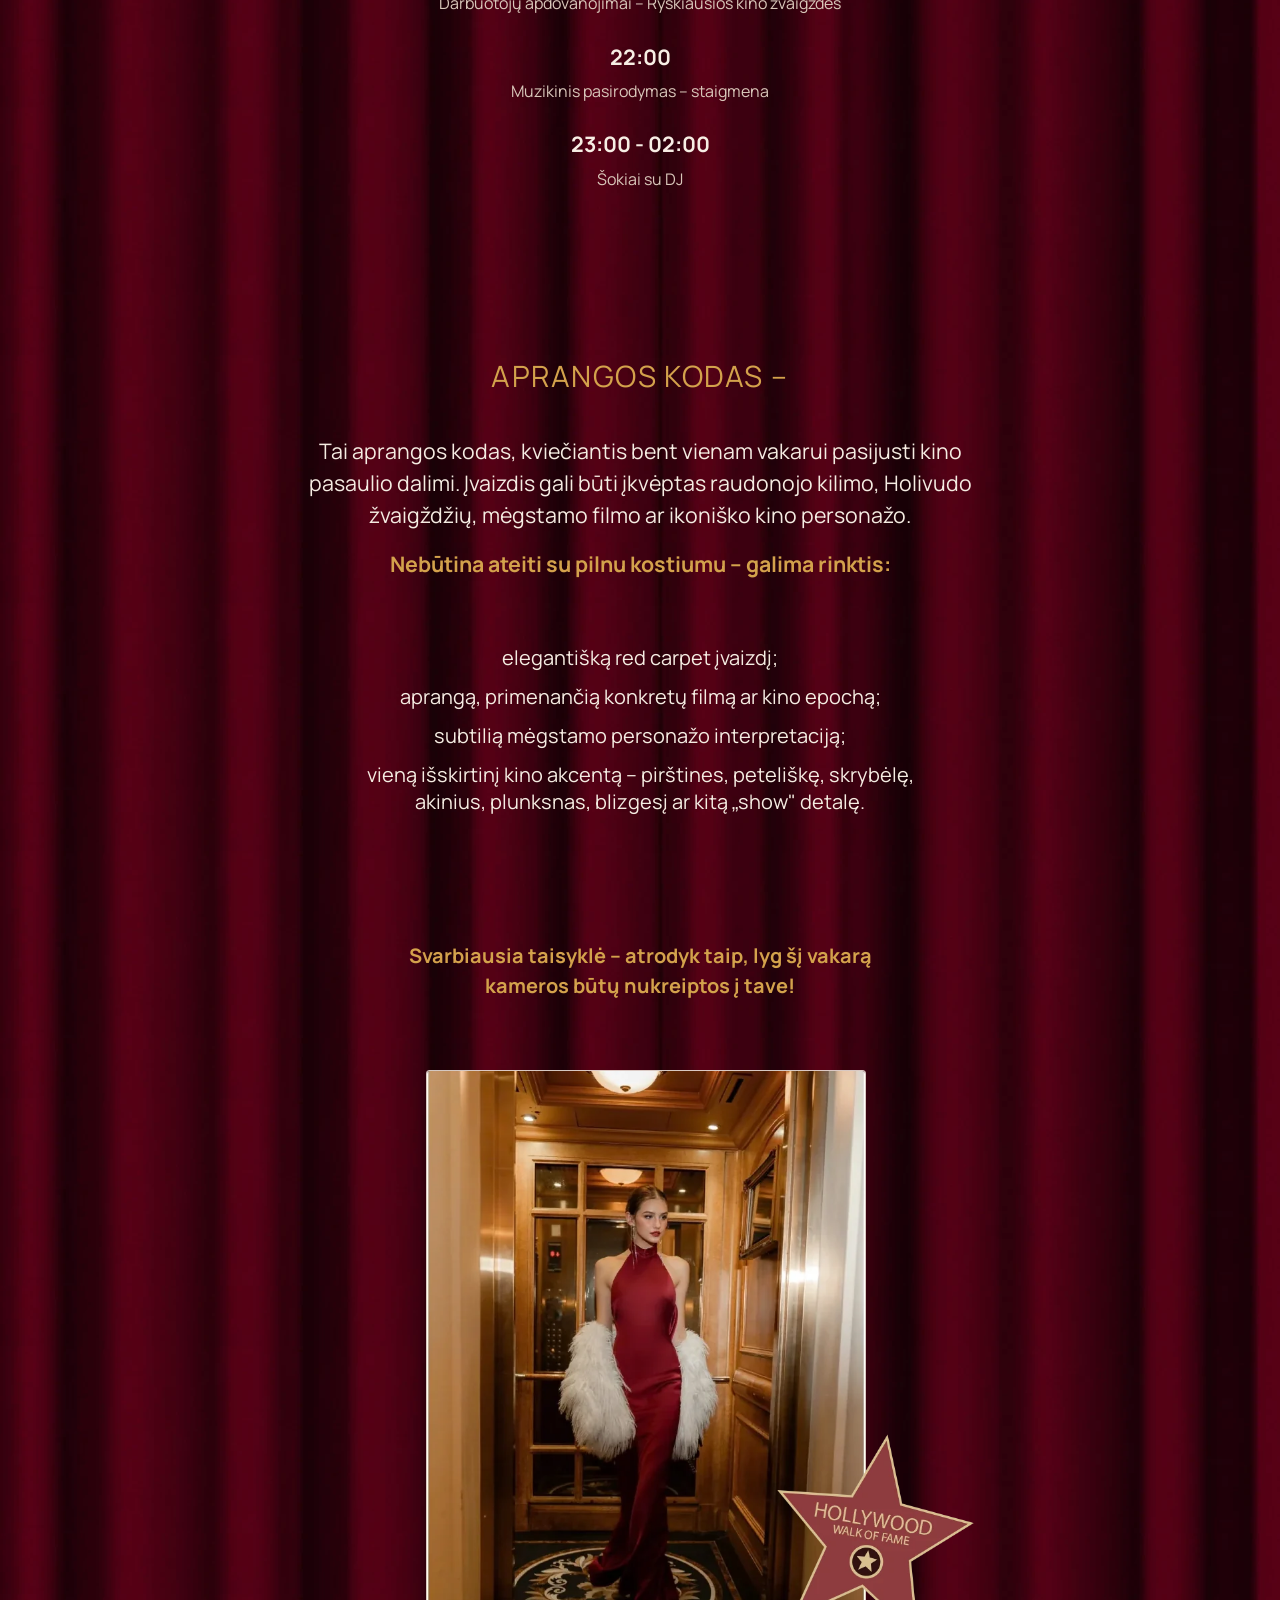
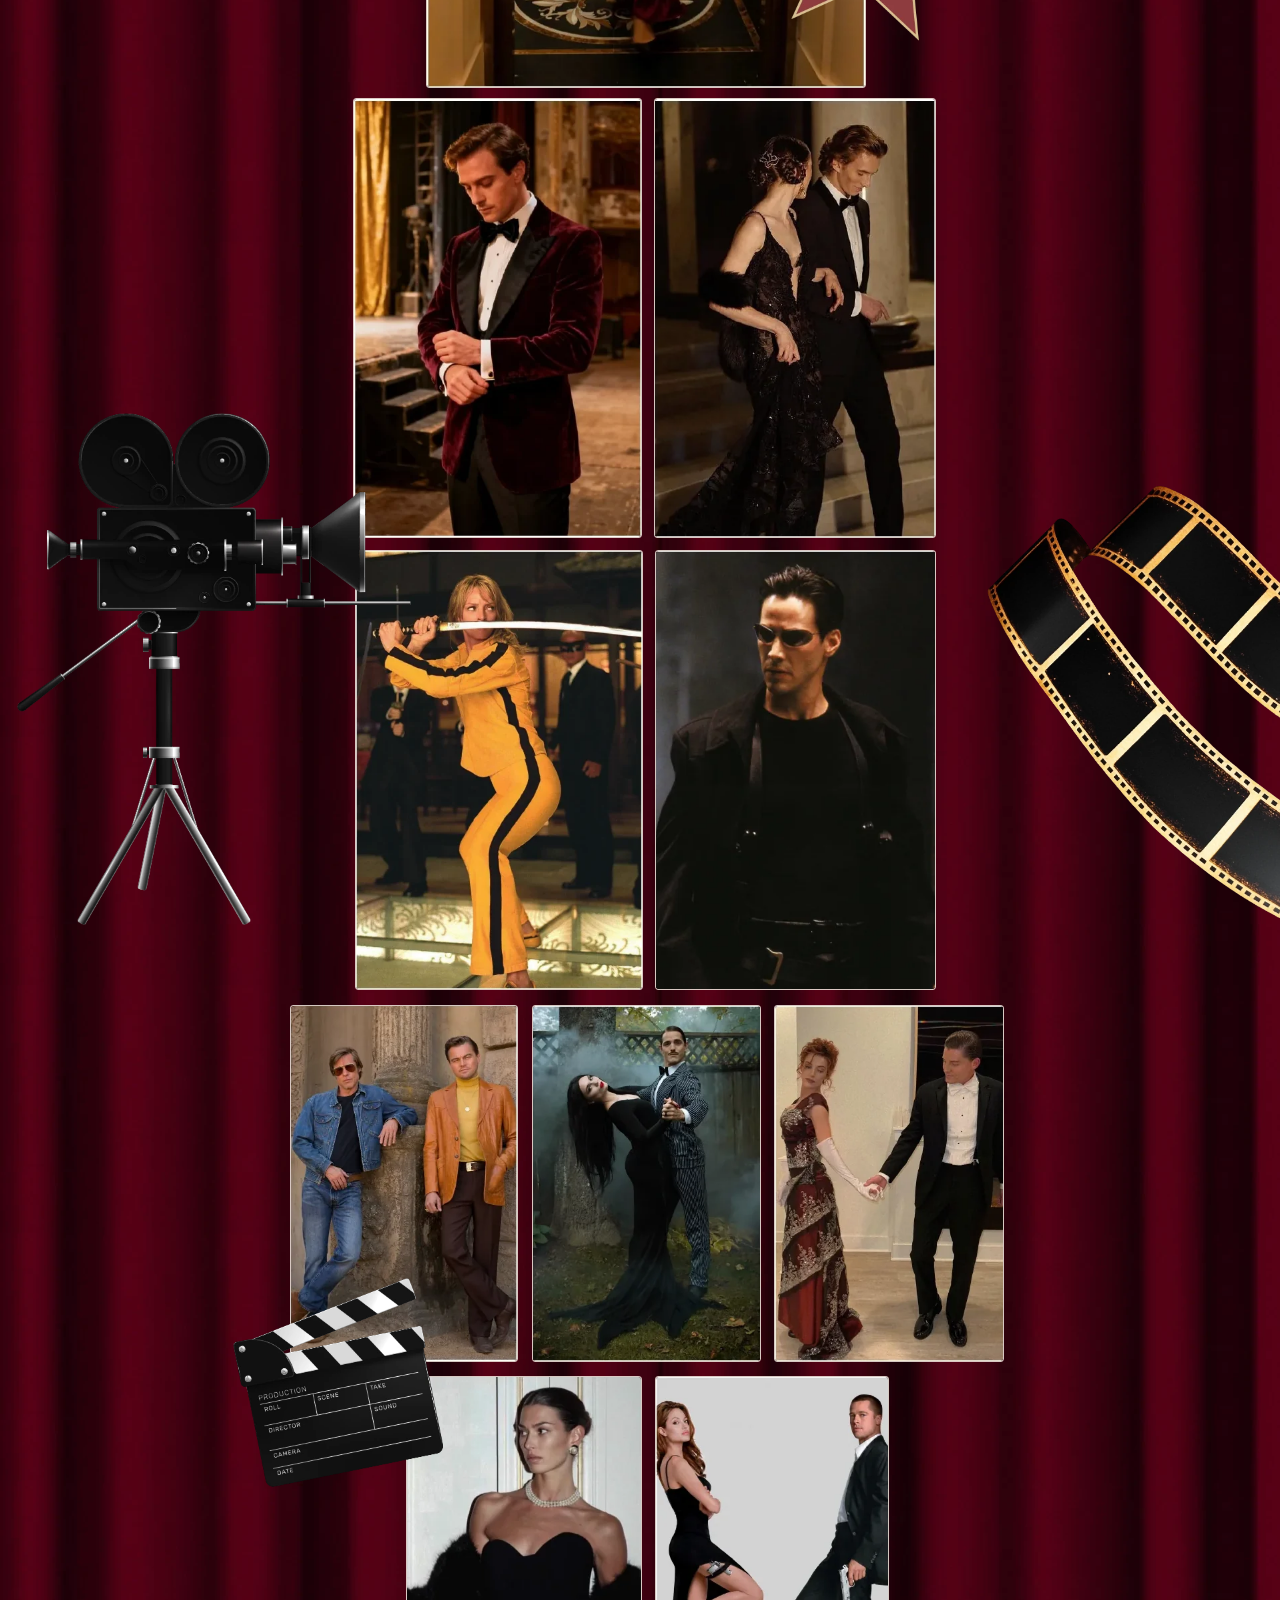
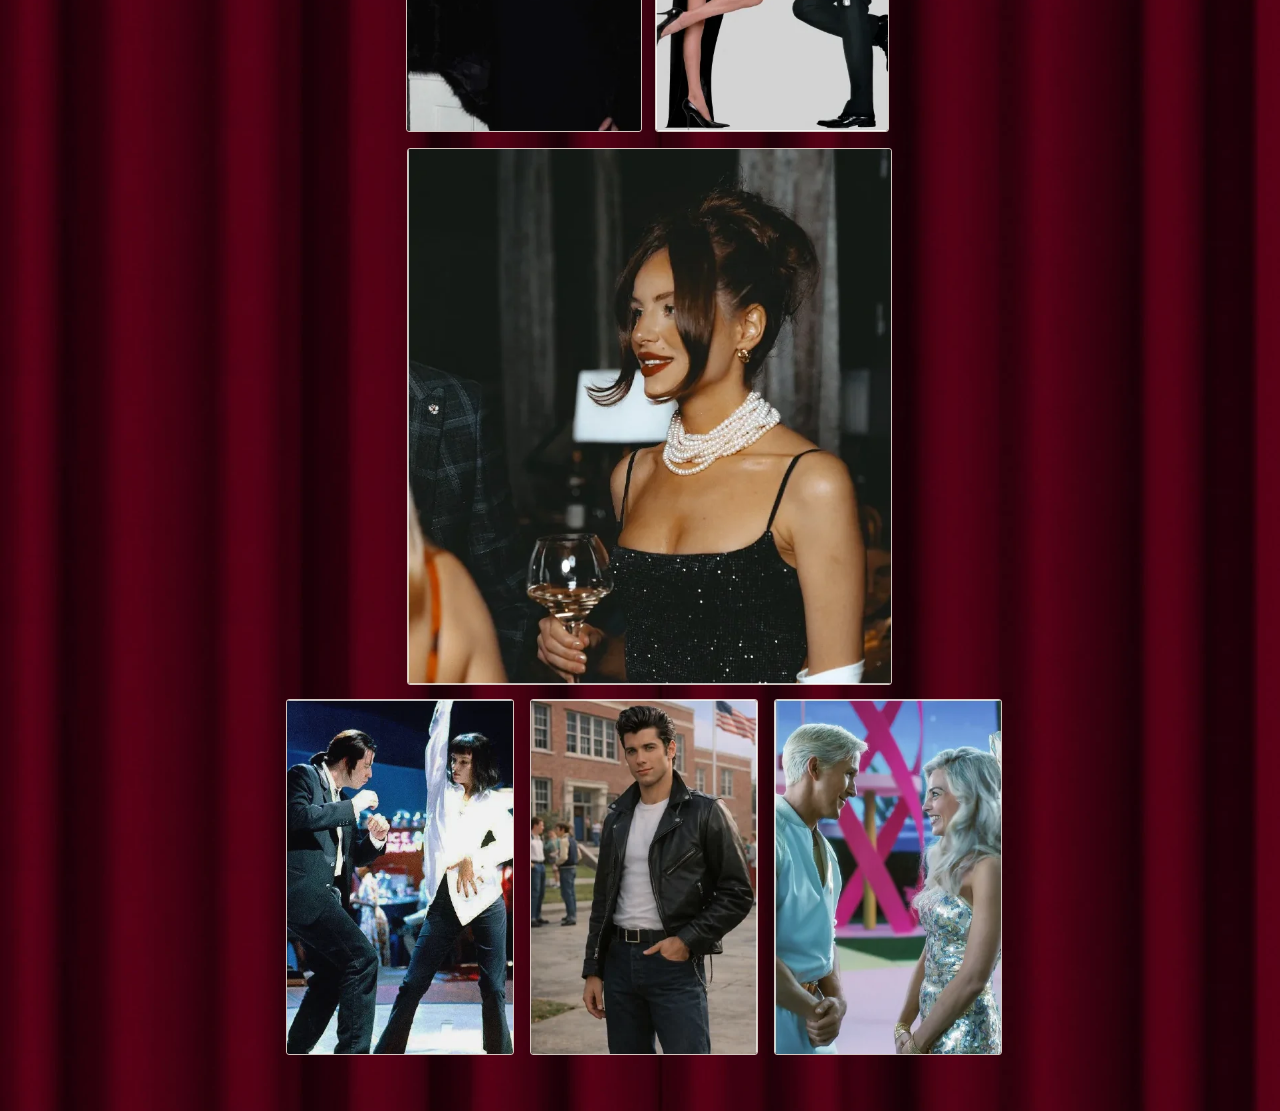
==== commit 78035eb1: "initial commit" ====
--- a/index.html
+++ b/index.html
@@ -13,7 +13,26 @@
 
  <div class="canvas">
 
-  <!-- Dekoras — foninis sluoksnis (už teksto) -->
+  <header class="hero" id="hero"
+          aria-label="The Greatest ELESEN Show — 2026.09.24, Kino teatras „Daina“, Kaunas">
+    <picture class="hero__picture">
+      <source media="(max-width: 1024px)"
+              srcset="assets/bg_slices/hero_mobile.webp"
+              width="1130" height="953">
+      <img class="hero__image"
+           src="assets/bg_slices/hero_full.webp"
+           alt=""
+           width="1860" height="953"
+           fetchpriority="high"
+           decoding="async">
+    </picture>
+    <div class="visually-hidden">
+      <h1>The Greatest ELESEN show</h1>
+      <p>2026.09.24. Kino teatras „Daina", Kaunas</p>
+    </div>
+  </header>
+
+  <!-- Dekoras — absolute to .canvas (coords include hero height) -->
   <div class="decor-layer decor-layer--back" aria-hidden="true">
     <img class="decor decor--film-reel-1" src="assets/cutouts/film_reel_1.webp" alt="" width="747" height="626">
     <img class="decor decor--bowtie" src="assets/cutouts/bowtie.webp" alt="" width="356" height="306">
@@ -29,31 +48,12 @@
     </div>
   </div>
 
+  <!-- Curtain tile starts here — same width family as the hero above -->
+  <div class="stage">
+
   <div class="content">
 
-  <!-- Hero diapazonas: antraštė → CTA (y 0–1900) -->
   <div class="hero-section">
-
-  <header class="hero" id="hero">
-    <div class="section-inner hero__inner">
-      <div class="headline-lockup">
-        <img class="headline-lockup__glow" src="assets/cutouts/spotlight_glow.webp"
-             alt="" width="1200" height="1160" aria-hidden="true" decoding="async">
-        <h1 class="hero-title">
-          <span class="hero-title__the">The</span>
-          <span class="hero-title__greatest">Greatest</span>
-          <img class="hero-title__logo" src="assets/cutouts/elesen_logo.webp"
-               alt="ELESEN" width="502" height="117" fetchpriority="high">
-          <span class="hero-title__show">show</span>
-        </h1>
-      </div>
-
-      <p class="hero__date">
-        2026.09.24<br>
-        Kino teatras „Daina", Kaunas
-      </p>
-    </div>
-  </header>
 
   <section class="intro" id="intro" aria-label="Įvadas">
     <div class="section-inner">
@@ -82,7 +82,7 @@
       <dl class="program__list">
         <div class="program__row">
           <dt class="program__time">19:00</dt>
-          <dd class="program__desc">Renginio pradžiai, susitikimas Dainos kino teatre</dd>
+          <dd class="program__desc">Renginio pradžia, susitikimas Dainos kino teatre</dd>
         </div>
         <div class="program__row">
           <dt class="program__time">19:00 - 22:00</dt>
@@ -174,10 +174,7 @@
 
   </div><!-- /.content -->
 
-  <!-- Dekoras — priekinis sluoksnis (hero mic) -->
-  <div class="decor-layer decor-layer--front" aria-hidden="true">
-    <img class="decor decor--mic" src="assets/cutouts/mic.webp" alt="" width="133" height="587">
-  </div>
+  </div><!-- /.stage -->
 
  </div><!-- /.canvas -->
 
--- a/css/base.css
+++ b/css/base.css
@@ -19,27 +19,24 @@
   font-display: swap;
 }
 
+/*
+  Body font: Manrope (static Regular + Bold), Latin + Latin Extended in each
+  file — no unicode-range split. (Jost’s latin/latin-ext split made Chrome
+  shape ū as u+macron across two faces so the macron jumped to the next letter.)
+*/
 @font-face {
-  font-family: 'Jost';
-  src: url('../fonts/jost-latin-ext.woff2') format('woff2');
-  font-weight: 400 700;
+  font-family: 'Manrope';
+  src: url('../fonts/manrope-regular.woff2') format('woff2');
+  font-weight: 400;
   font-style: normal;
   font-display: swap;
-  unicode-range: U+0100-02BA, U+02BD-02C5, U+02C7-02CC, U+02CE-02D7,
-                 U+02DD-02FF, U+0304, U+0308, U+0329, U+1D00-1DBF,
-                 U+1E00-1E9F, U+1EF2-1EFF, U+2020, U+20A0-20AB, U+20AD-20C0,
-                 U+2113, U+2C60-2C7F, U+A720-A7FF;
 }
 @font-face {
-  font-family: 'Jost';
-  src: url('../fonts/jost-latin.woff2') format('woff2');
-  font-weight: 400 700;
+  font-family: 'Manrope';
+  src: url('../fonts/manrope-bold.woff2') format('woff2');
+  font-weight: 700;
   font-style: normal;
   font-display: swap;
-  unicode-range: U+0000-00FF, U+0131, U+0152-0153, U+02BB-02BC, U+02C6,
-                 U+02DA, U+02DC, U+0304, U+0308, U+0329, U+2000-206F,
-                 U+20AC, U+2122, U+2191, U+2193, U+2212, U+2215, U+FEFF,
-                 U+FFFD;
 }
 
 /* --------------------------------------------------------------------------
@@ -47,7 +44,7 @@
    -------------------------------------------------------------------------- */
 :root {
   --font-display: 'Gautreaux', cursive;
-  --font-body: 'Jost', sans-serif;
+  --font-body: 'Manrope', sans-serif;
 
   --color-bg: #2b0710;
   --color-bg-deep: #1a040a;
@@ -162,3 +159,17 @@
 strong, b { font-weight: 700; }
 
 .gold { color: var(--color-gold); }
+
+/* Screen-reader / SEO text — never display:none or visibility:hidden */
+.visually-hidden {
+  position: absolute;
+  width: 1px;
+  height: 1px;
+  padding: 0;
+  margin: -1px;
+  overflow: hidden;
+  clip: rect(0, 0, 0, 0);
+  clip-path: inset(50%);
+  white-space: nowrap;
+  border: 0;
+}
--- a/css/layout.css
+++ b/css/layout.css
@@ -12,47 +12,81 @@
   margin: 0 auto;
   overflow: hidden;
   background-color: var(--color-bg-deep);
-  background-image: url('../assets/bg_slices/curtain_tile.webp');
+}
+
+/*
+  Curtain tile on .stage (below hero on index) so tile y=0 meets the hero
+  cross-fade. Same pixel-width family as the hero — both scale at 100% width.
+*/
+.stage {
+  position: relative;
+  z-index: 1;
+  margin: 0;
+  padding: 0;
+  /* flow-root: keep child margins inside so curtain paints flush under hero */
+  display: flow-root;
+  min-height: 100%;
+  background-color: var(--color-bg-deep);
+  background-image: url('../assets/bg_slices/curtain_tile_mobile.webp');
   background-repeat: repeat-y;
   background-size: 100% auto;
-}
+  background-position: top center;
+}
+
+@media (min-width: 1025px) {
+  .stage {
+    background-image: url('../assets/bg_slices/curtain_tile_desktop.webp');
+  }
+}
+
+/*
+  Form pages have no hero — curtain covers the full .canvas height
+  (min 100svh, grows with content) so there is no dark band at the bottom.
+*/
+.canvas.form-page {
+  min-height: 100svh;
+  background-image: url('../assets/bg_slices/curtain_tile_mobile.webp');
+  background-repeat: repeat-y;
+  background-size: 100% auto;
+  background-position: top center;
+}
+
+@media (min-width: 1025px) {
+  .canvas.form-page {
+    background-image: url('../assets/bg_slices/curtain_tile_desktop.webp');
+  }
+}
+
 .content { position: relative; z-index: 2; }
 .decor-layer { display: none; pointer-events: none; }
 
 /* --------------------------------------------------------------------------
-   Shared headline lockup + spotlight_glow.webp
-   Same markup/CSS on index, registracija, aciu — centred via translate(-50%,-50%)
+   Hero — natural aspect (1860×953 / 1130×953). No crop, no vh cap.
    -------------------------------------------------------------------------- */
-.headline-lockup {
+.hero {
   position: relative;
-  display: flex;
-  flex-direction: column;
-  align-items: center;
-  width: max-content;
-  max-width: 100%;
-  margin-inline: auto;
-}
-.headline-lockup__glow {
-  position: absolute;
-  left: 50%;
-  top: 50%;
-  transform: translate(-50%, -50%);
-  /* Design: ~820×784 over lockup ~723 wide → ~113% of lockup */
-  width: 113%;
+  z-index: 2;
+  display: block;
+  margin: 0;
+  padding: 0;
+  line-height: 0;
+}
+.hero__picture {
+  display: block;
+  width: 100%;
+  margin: 0;
+  padding: 0;
+  line-height: 0;
+}
+.hero__image {
+  display: block;
+  width: 100%;
   height: auto;
-  min-width: min(92vw, 42rem);
-  aspect-ratio: 1200 / 1160;
-  object-fit: contain;
-  pointer-events: none;
-  z-index: 0;
-  mix-blend-mode: screen;
-}
-.headline-lockup .hero-title {
-  position: relative;
-  z-index: 1;
-}
-
-/* Hero section — plain curtain only (no bg_1_hero) */
+  margin: 0;
+  padding: 0;
+}
+
+/* Intro + CTA sit on the curtain stage immediately under the hero */
 .hero-section {
   position: relative;
 }
@@ -95,35 +129,11 @@
 }
 section, .hero { padding-block: var(--space-lg); }
 
-.hero-section .hero { padding-top: 8vw; }
+.hero { padding-block: 0; }
+/* No gap between hero image and curtain stage — intro padding is content only */
+.hero-section > .intro { padding-top: 0; }
 .hero-section .cta { padding-bottom: 8vw; }
 
-.hero__inner { text-align: center; }
-.hero-title {
-  display: flex; flex-direction: column; align-items: center; gap: 0.1em;
-  font-family: var(--font-display);
-  font-size: var(--fs-hero);
-  color: #ffffff;
-}
-.hero-title__greatest { margin-top: -0.15em; }
-/* Design: Greatest block ~452px, logo 117px → ~3.9:1. Logo width 502/242 ≈ 2.07em */
-.hero-title__logo {
-  width: 2.07em;
-  height: auto;
-  margin-block: 0.15em;
-}
-.hero-title__show {
-  display: block;
-  font-size: 0.545em;
-  margin-top: 0.12em;
-}
-.hero__date {
-  margin-top: var(--space-md);
-  font-size: var(--fs-small);
-  letter-spacing: 0.12em;
-  text-transform: uppercase;
-  color: var(--color-text-muted);
-}
 .intro { text-align: center; }
 .intro__lead {
   max-width: none; margin-inline: auto;
@@ -148,9 +158,28 @@
 .dresscode__title { font-size: var(--fs-h2); text-transform: uppercase; letter-spacing: 0.06em; margin-bottom: var(--space-md); color: var(--color-gold); }
 .dresscode__body, .dresscode__lead { max-width: none; margin-inline: auto; margin-bottom: var(--space-sm); }
 .dresscode__lead { font-weight: 600; margin-top: var(--space-md); color: var(--color-gold); }
-.dresscode__list { display: inline-block; text-align: left; margin-block: var(--space-sm); }
-.dresscode__list li { position: relative; padding-left: 1.4em; margin-bottom: 0.5em; }
-.dresscode__list li::before { content: "•"; position: absolute; left: 0; color: var(--color-gold); }
+.dresscode__list {
+  display: block;
+  width: 100%;
+  max-width: 36em;
+  margin-block: var(--space-sm);
+  margin-inline: auto;
+  list-style: none;
+  padding-left: 0;
+  text-align: center;
+}
+.dresscode__list li {
+  position: relative;
+  padding-left: 0;
+  margin-bottom: 0.5em;
+  text-align: center;
+  list-style: none;
+}
+.dresscode__list li::before,
+.dresscode__list li::marker {
+  content: none;
+  display: none;
+}
 .dresscode__accent { max-width: none; margin: var(--space-md) auto 0; font-weight: 600; color: var(--color-gold); }
 
 /* Mobile gallery — desktop eilučių ritmas: 1, 2, 2, 3, 2, 1, 3 */
@@ -214,12 +243,7 @@
     inset: 0;
     z-index: 1;
   }
-  .decor-layer--front {
-    display: block;
-    position: absolute;
-    inset: 0;
-    z-index: 3;
-  }
+  .decor-layer--front { display: none; }
   .decor { position: absolute; display: block; }
 
   /* Foniniame sluoksnyje mobile: film reel + bowtie */
@@ -244,15 +268,6 @@
     height: auto;
   }
 
-  /* Priekiniame sluoksnyje mobile: tik mic */
-  .decor-layer--front .decor--mic {
-    left: auto;
-    right: 1rem;
-    top: 0;
-    width: 7.5rem;
-    height: auto;
-  }
-
   .gallery-decor {
     display: block;
     position: absolute;
@@ -293,17 +308,11 @@
     inset: 0;
     z-index: 1;
   }
-  .decor-layer--front {
-    display: block;
-    position: absolute;
-    inset: 0;
-    z-index: 10;
-  }
+  .decor-layer--front { display: none; }
   .decor { position: absolute; display: block; }
   .decor img { width: 100%; height: auto; }
 
   /* manifest.json coordinates / 10 = rem, koreguota pagal reference */
-  .decor--mic             { left: 135.7rem; top: -3.4rem;  width: 13.3rem; }
   .decor--film-reel-1     { left: -25rem;  top: 190rem;   width:   80rem; }
   .decor--bowtie          { left: 133.4rem; top: 274.9rem; width: 35.6rem; }
   .decor--ring-1          { left: 12.3rem;  top: 355.7rem; width: 32.2rem; height: 32.2rem; object-fit: contain; }
@@ -341,41 +350,8 @@
   .hero-section .intro,
   .hero-section .cta { padding-block: 0; }
 
-  /* ---------- HERO ---------- */
-  .content .hero { padding: 15.1rem 0 0; text-align: center; }
-  /* The+Greatest ≈ 45.2rem tall at 24.2rem font (design 452px) */
-  .hero-title {
-    display: flex; flex-direction: column; align-items: center; gap: 0;
-    font-family: var(--font-display);
-    color: #ffffff;
-    line-height: 1.02;
-    font-size: 24.2rem;
-  }
-  .hero-title__the,
-  .hero-title__greatest { display: block; }
-  .hero-title__logo {
-    width: 2.07em; /* 50.2rem @ 24.2rem → 502×117 design */
-    height: auto;
-    margin: 3.6rem 0 0;
-  }
-  .hero-title__show {
-    display: block;
-    font-size: 0.545em; /* 13.2rem @ 24.2rem */
-    margin-top: 2.4rem;
-  }
-  .headline-lockup__glow {
-    width: 113%;
-    min-width: 82rem; /* ~2×rx=820 */
-  }
-
-  .hero__date {
-    margin-top: 9.6rem;
-    font-size: 2.2rem;
-    line-height: 1.55;
-    letter-spacing: 0.14em;
-    text-transform: uppercase;
-    color: var(--color-text-muted);
-  }
+  /* ---------- HERO (baked image) ---------- */
+  .content .hero { padding: 0; }
 
   /* ---------- INTRO ---------- */
   .intro { text-align: center; }
@@ -434,14 +410,22 @@
   .dresscode__list {
     width: 87.7rem; max-width: 87.7rem;
     margin: 9.5rem auto 0;
-    display: block; text-align: center;
+    display: block;
+    text-align: center;
     font-size: 3rem; line-height: 1.35;
-  }
-  .dresscode__list li { padding-left: 0; margin-bottom: 1.8rem; }
-  .dresscode__list li::before {
-    position: static;
-    content: "•\00a0\00a0";
-    color: var(--color-gold);
+    list-style: none;
+    padding-left: 0;
+  }
+  .dresscode__list li {
+    padding-left: 0;
+    margin-bottom: 1.8rem;
+    text-align: center;
+    list-style: none;
+  }
+  .dresscode__list li::before,
+  .dresscode__list li::marker {
+    content: none;
+    display: none;
   }
   .dresscode__accent {
     width: 85.9rem; max-width: 85.9rem;
